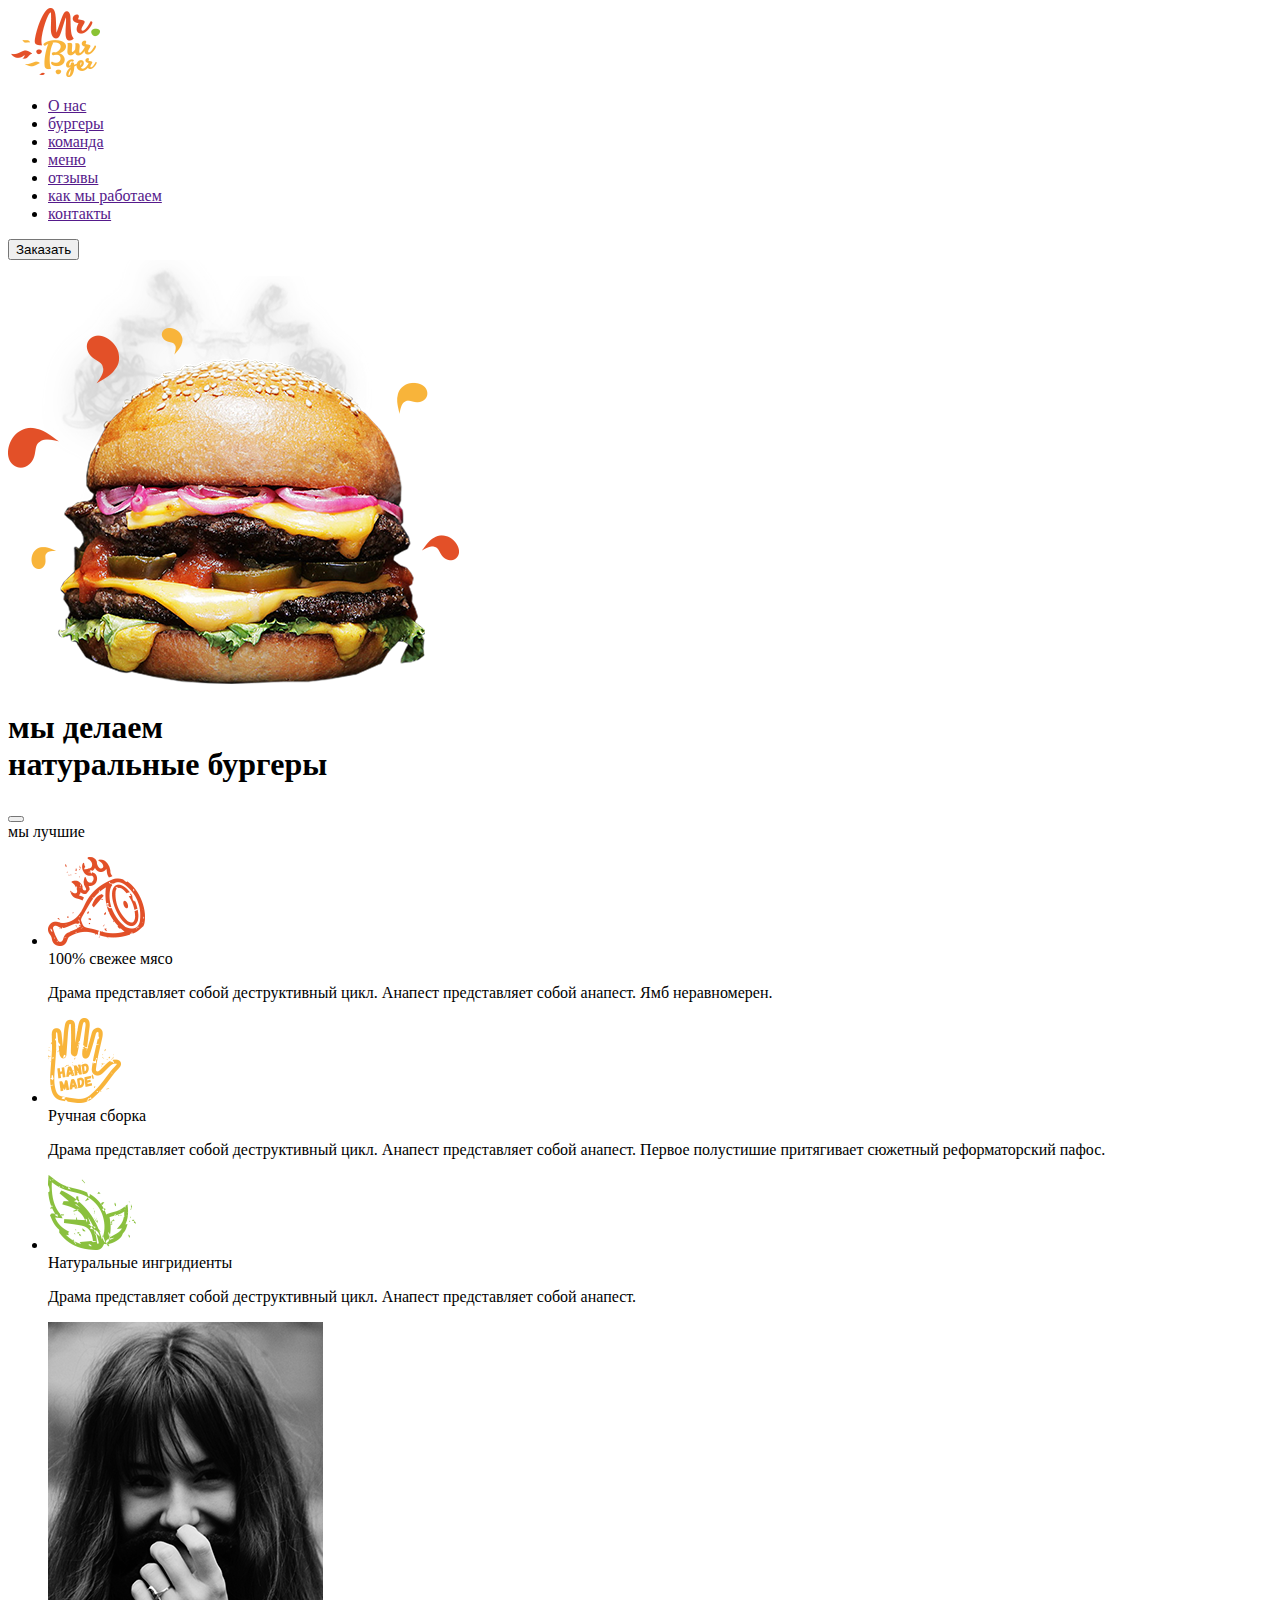
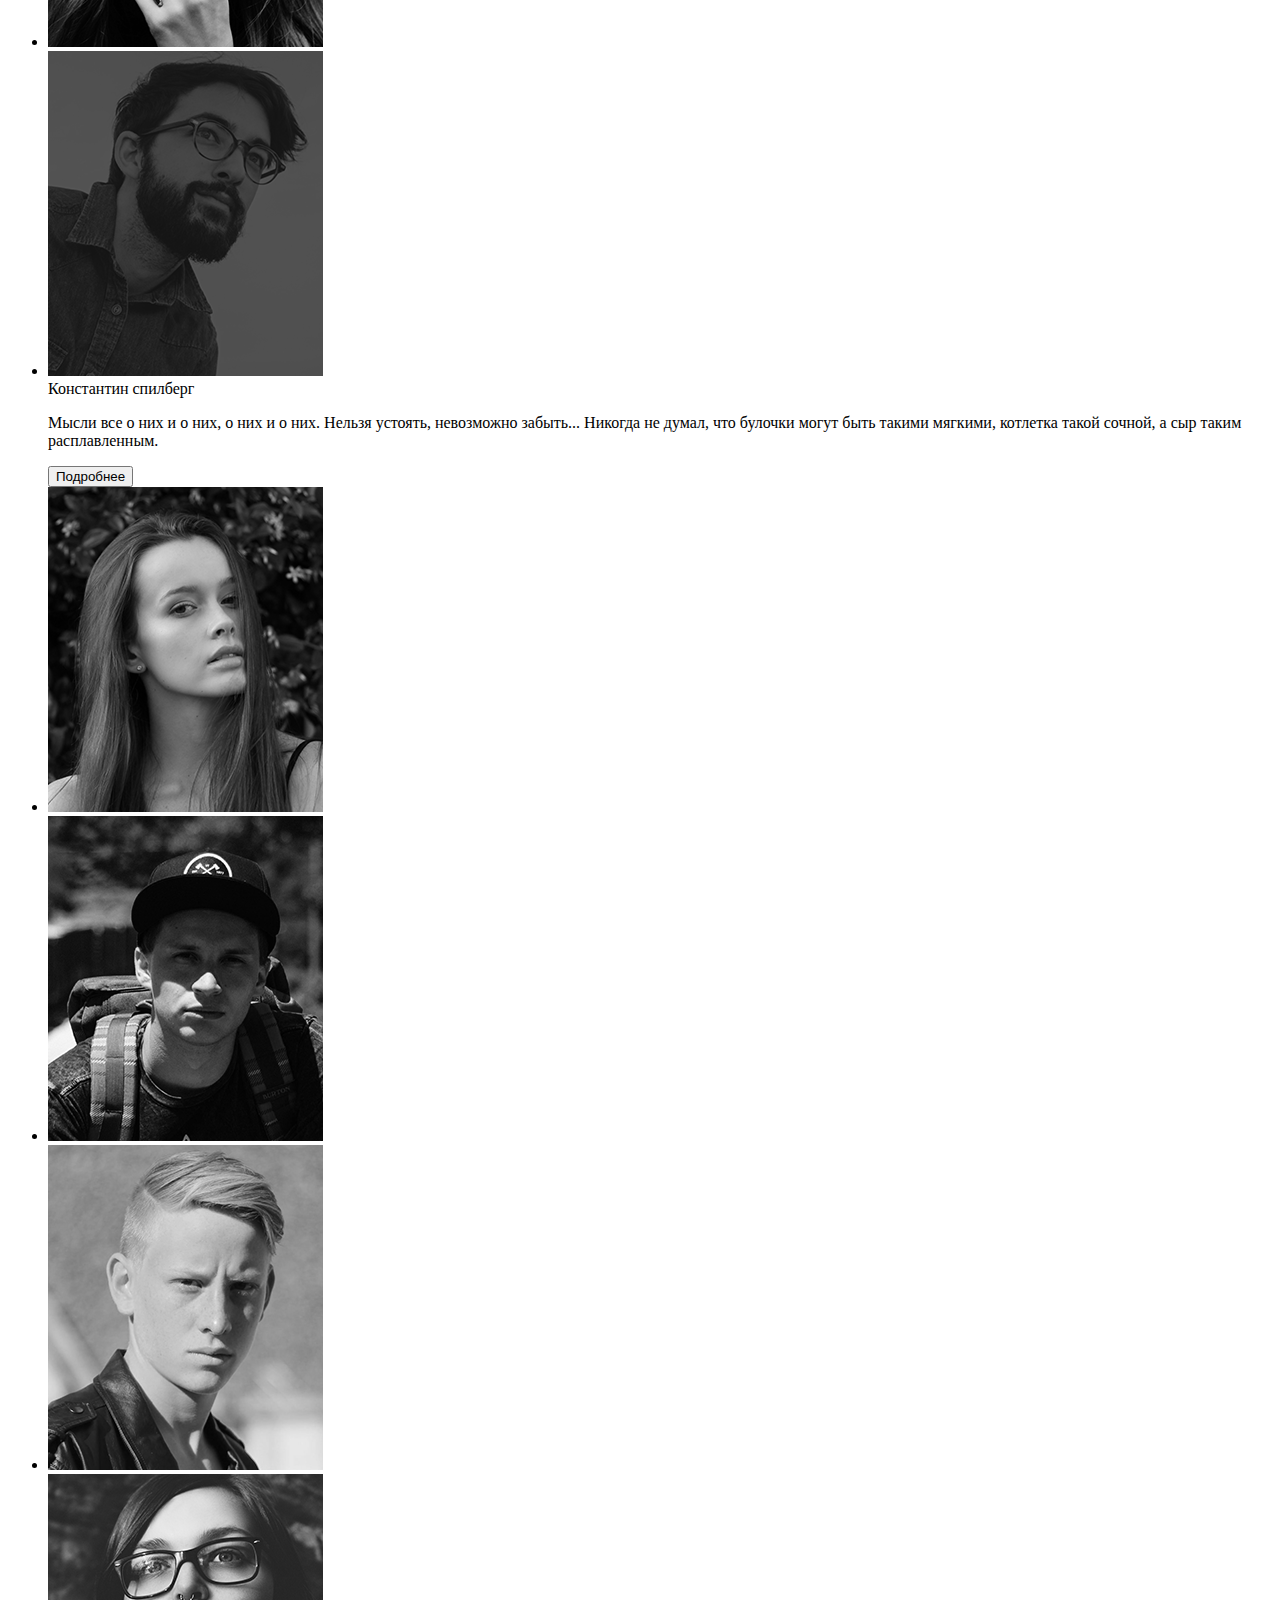
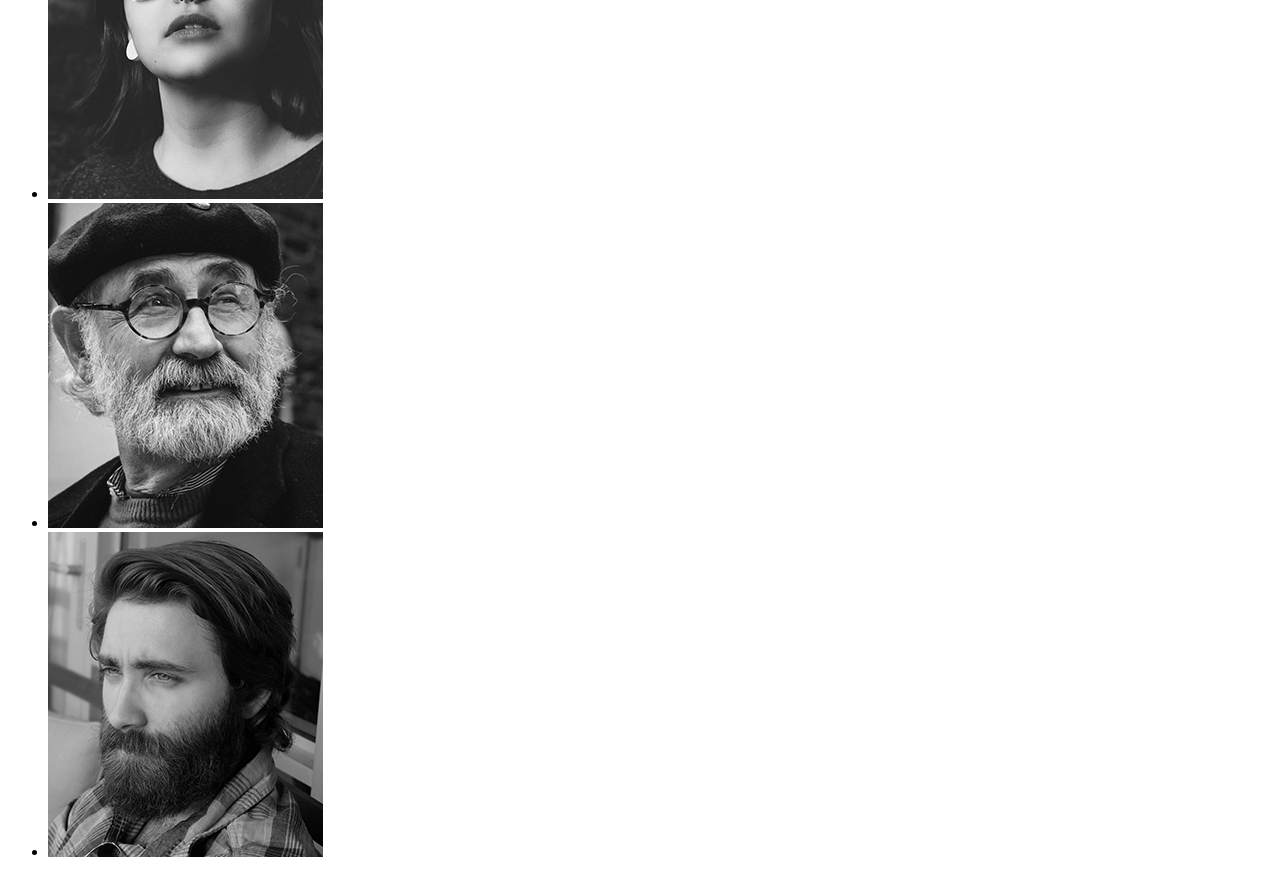
==== index.html @ f2cd1fd4 "project" ====
<!DOCTYPE html>
<html lang="en">

<head>
    <meta charset="UTF-8">
    <meta name="viewport" content="width=device-width, initial-scale=1.0">
    <meta http-equiv="X-UA-Compatible" content="ie=edge">
    <title>BURGERS</title>

    <link rel="stylesheet" href="./layout/main.css">

</head>

<body>
    <section class="section intro">
        <div class="container intro__container">
            <header class="header">
                <img src="./img/logo.png" alt="" class="logo">
                <div class="header__buttons">
                    <nav class="nav">
                        <ul class="nav__list">
                            <li class="nav__item"><a href="" class="nav__link">О нас</a></li>
                            <li class="nav__item"><a href="" class="nav__link">бургеры</a></li>
                            <li class="nav__item"><a href="" class="nav__link">команда</a></li>
                            <li class="nav__item"><a href="" class="nav__link">меню</a></li>
                            <li class="nav__item"><a href="" class="nav__link">отзывы</a></li>
                            <li class="nav__item"><a href="" class="nav__link">как мы работаем</a></li>
                            <li class="nav__item"><a href="" class="nav__link">контакты</a></li>
                        </ul>
                    </nav>
                    <button type="button" class="btn">Заказать</button>
                </div>
            </header>
            <div class="intro__content">
                <div class="intro__content-banner">
                    <img src="./img/drops.png" alt="" class="banner">
                </div>
                <div class="intro__content-text">
                    <h1 class="intro__content-title">
                        мы делаем
                        <div class="intro__content-subtitle">натуральные бургеры</div>
                    </h1>
                </div>
            </div>
        </div>
        <button class="scrol-down-btn"></button>
    </section>
    <section class="section best">
        <div class="container">
            <div class="title title-color-black">мы лучшие</div>
            <ul class="best__list">
                <li class="best__item">
                    <div class="best__picture">
                        <img src="./img/meat.png" alt="">
                    </div>
                    <div class="best__desc">
                        <div class="best__title">100% свежее мясо</div>
                        <div class="best__desk-text">
                            <p>Драма представляет собой деструктивный цикл. Анапест представляет собой анапест. Ямб
                                неравномерен.</p>
                        </div>
                    </div>

                </li>
                <li class="best__item">
                    <div class="best__picture">
                        <img src="./img/hand.png" alt="">
                    </div>
                    <div class="best__desc">
                        <div class="best__title">Ручная сборка</div>
                        <div class="best__desk-text">
                            <p>Драма представляет собой деструктивный цикл. Анапест представляет собой анапест. Первое
                                полустишие притягивает сюжетный реформаторский пафос.</p>
                        </div>
                    </div>

                </li>
                <li class="best__item">
                    <div class="best__picture">
                        <img src="./img/natural.png" alt="">
                    </div>
                    <div class="best__desc">
                        <div class="best__title">Натуральные ингридиенты</div>
                        <div class="best__desk-text">
                            <p>Драма представляет собой деструктивный цикл. Анапест представляет собой анапест.</p>
                        </div>
                    </div>

                </li>
            </ul>
        </div>
    </section>

    <section class="section reviews">
        <ul class="reviews__list">
            <li class="reviews__item"><img src="./img/krist.png" alt="" class="reviews__photo"></li>
            <li class="reviews__item"><img src="./img/mark.png" alt="" class="reviews__photo">
                <div class="reviews__hover"></div>
                <div class="reviews_name">Константин спилберг</div>
                <div class="reviews__text">
                    <p>Мысли все о них и о них, о них и о них. Нельзя устоять, невозможно забыть...
                        Никогда не думал, что булочки могут быть такими мягкими, котлетка такой сочной,
                        а сыр таким расплавленным.</p>
                </div>
                <button type="button" class="btn">Подробнее</button>

            </li>
            <li class="reviews__item"><img src="./img/nat.png" alt="" class="reviews__photo"></li>
            <li class="reviews__item"><img src="./img/den.png" alt="" class="reviews__photo"></li>
            <li class="reviews__item"><img src="./img/alex.png" alt="" class="reviews__photo"></li>
            <li class="reviews__item"><img src="./img/ina.png" alt="" class="reviews__photo"></li>
            <li class="reviews__item"><img src="./img/maks.png" alt="" class="reviews__photo"></li>
            <li class="reviews__item"><img src="./img/ray.png" alt="" class="reviews__photo"></li>
        </ul>
    </section>
    <p>

</body>

</html>
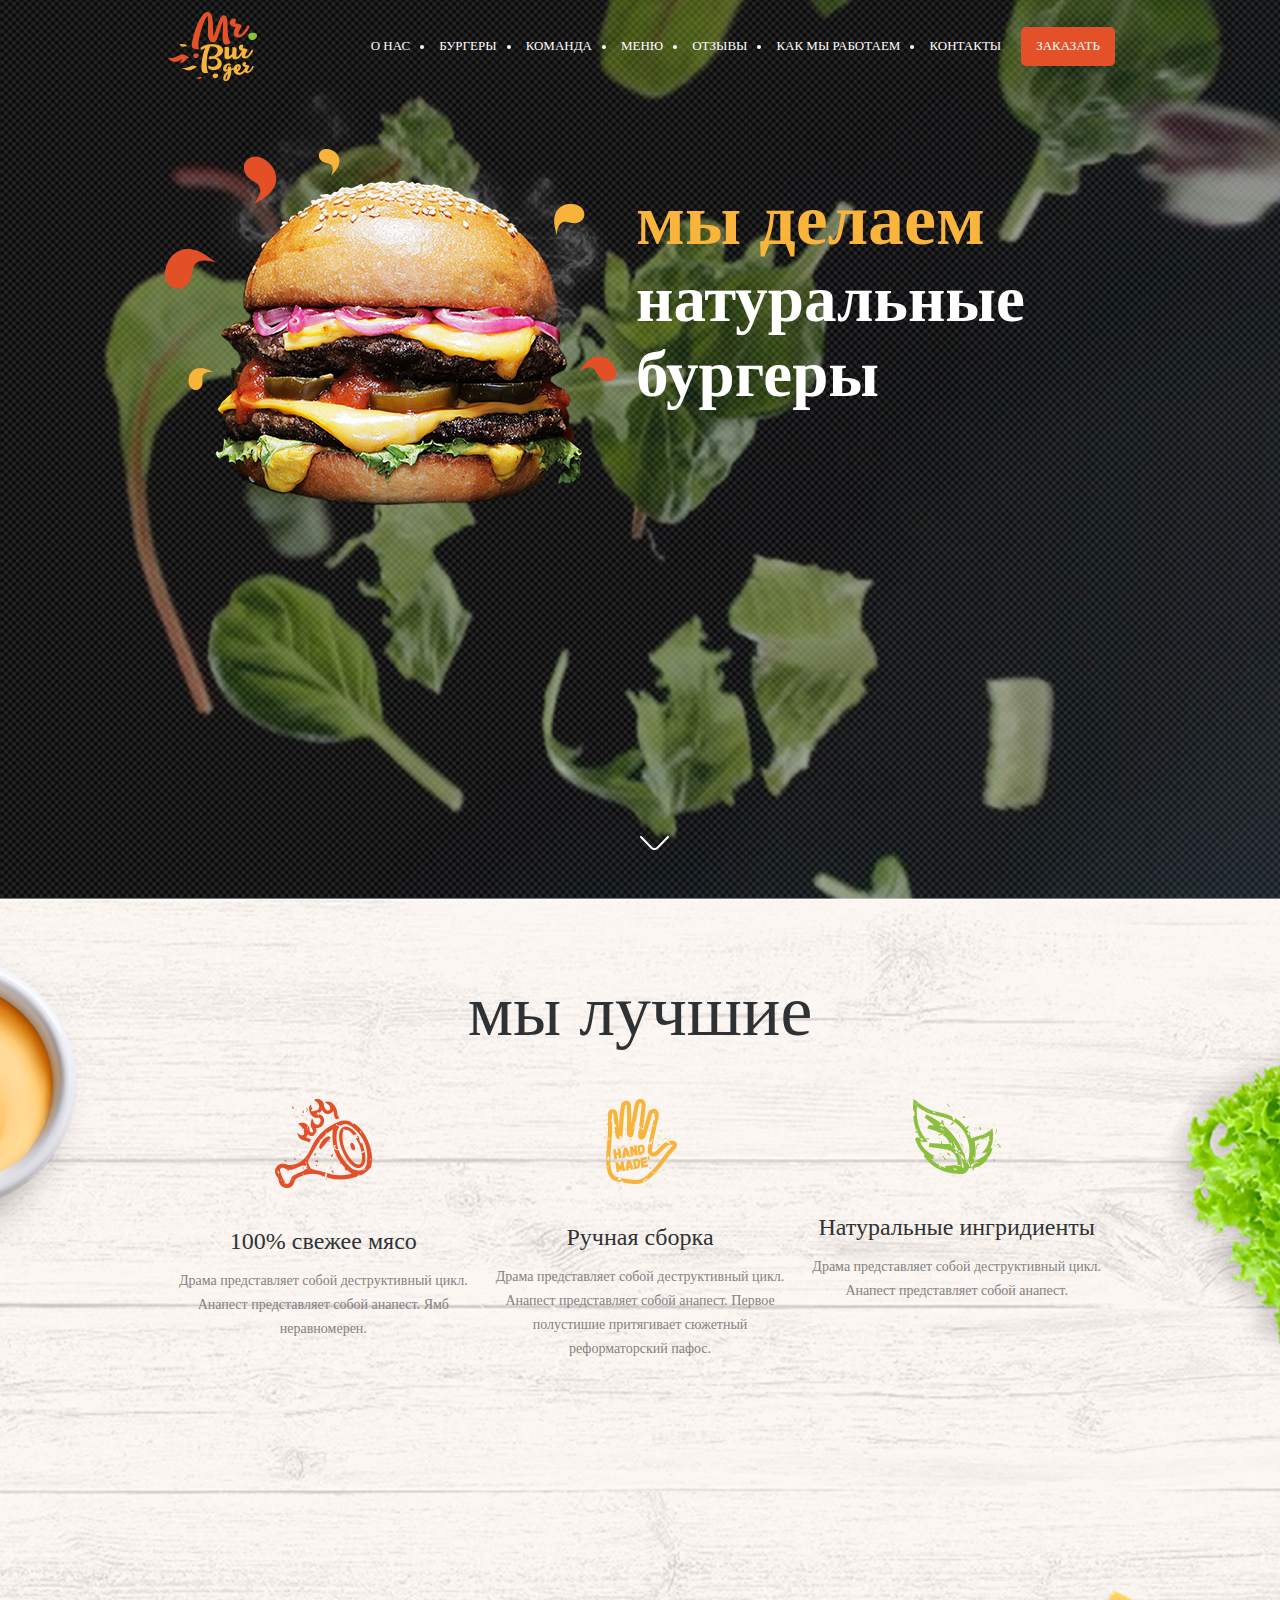
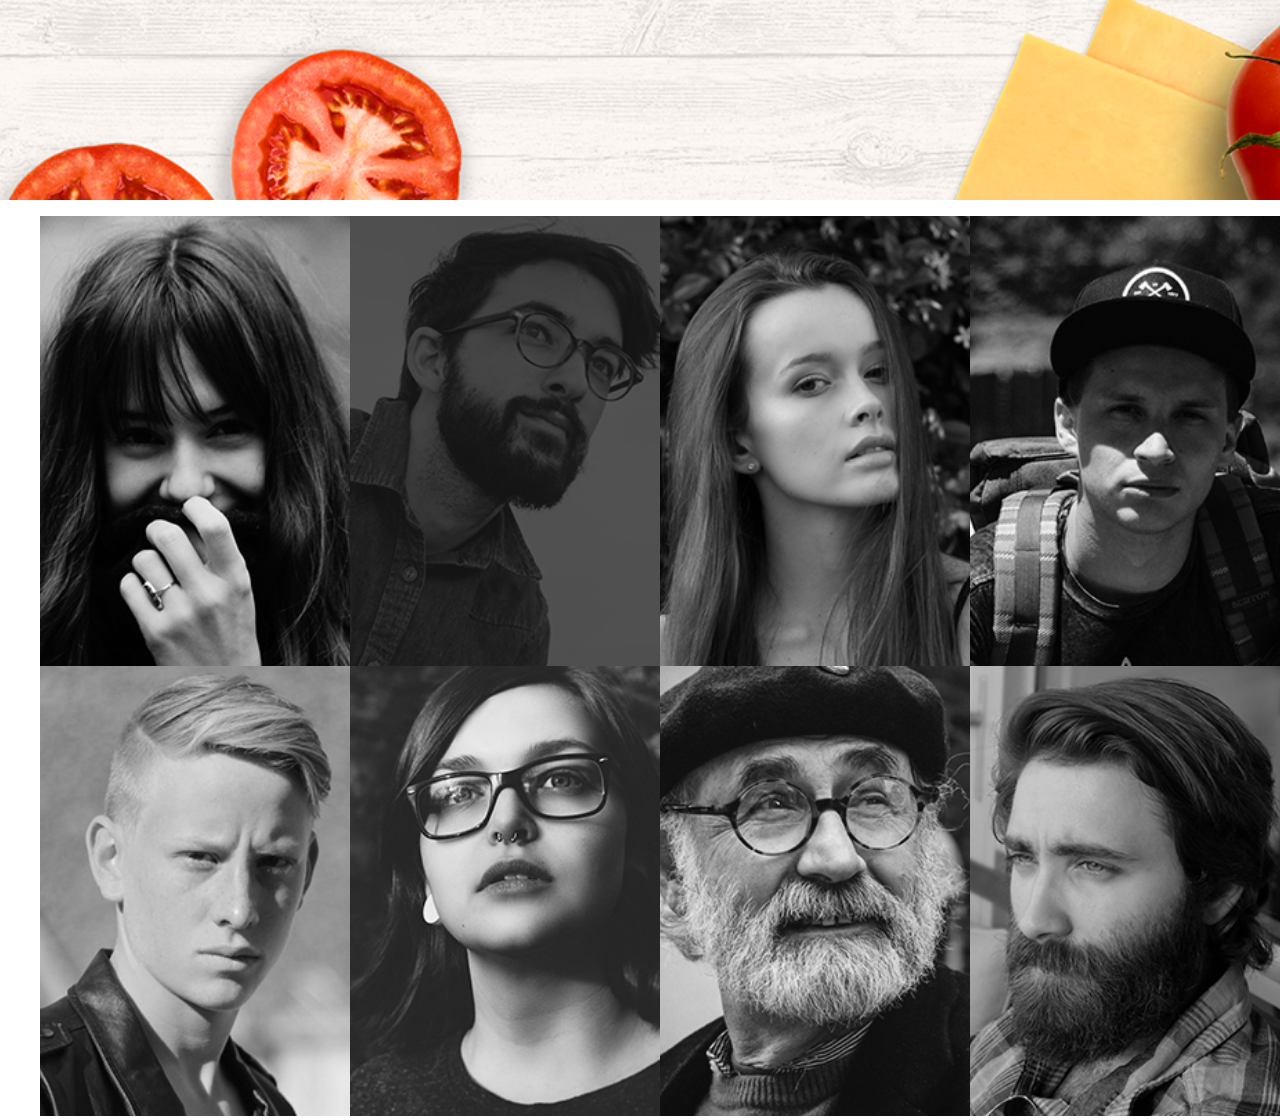
==== commit 9d4d529e: "project" ====
--- a/index.html
+++ b/index.html
@@ -7,7 +7,7 @@
     <meta http-equiv="X-UA-Compatible" content="ie=edge">
     <title>BURGERS</title>
 
-    <link rel="stylesheet" href="./layout/main.css">
+    <link rel="stylesheet" href="./css/main.css">
 
 </head>
 
--- a/css/main.css
+++ b/css/main.css
@@ -0,0 +1,192 @@
+@import url(./normalize.css);
+@import url(../fonts/stylesheet.css);
+.section {
+  height: 100vh;
+  min-height: 650px;
+  display: -webkit-box;
+  display: -ms-flexbox;
+  display: flex;
+  -webkit-box-orient: vertical;
+  -webkit-box-direction: normal;
+  -ms-flex-direction: column;
+  flex-direction: column; }
+
+.intro {
+  background: url(../img/texture.png) center center/cover no-repeat;
+  position: relative; }
+
+.container {
+  margin: 0 auto;
+  min-width: 650px;
+  max-width: 950px; }
+
+.intro__content {
+  display: -webkit-box;
+  display: -ms-flexbox;
+  display: flex;
+  -webkit-box-align: center;
+  -ms-flex-align: center;
+  align-items: center; }
+
+.intro__content-text {
+  margin-left: 20px; }
+
+.intro__content-title {
+  font-size: 72px;
+  font-family: "Gagalin";
+  color: #f9b43b; }
+
+.intro__content-subtitle {
+  font-size: 65px;
+  font-family: "Lifehack";
+  color: #fff; }
+
+.header {
+  display: -webkit-box;
+  display: -ms-flexbox;
+  display: flex;
+  -webkit-box-align: center;
+  -ms-flex-align: center;
+  align-items: center;
+  -webkit-box-pack: justify;
+  -ms-flex-pack: justify;
+  justify-content: space-between;
+  padding-top: 12px; }
+
+.header__buttons {
+  display: -webkit-box;
+  display: -ms-flexbox;
+  display: flex;
+  -webkit-box-align: center;
+  -ms-flex-align: center;
+  align-items: center; }
+
+.nav__list {
+  display: -webkit-box;
+  display: -ms-flexbox;
+  display: flex; }
+
+.nav__item {
+  margin-left: 15px;
+  display: -webkit-box;
+  display: -ms-flexbox;
+  display: flex;
+  -webkit-box-align: center;
+  -ms-flex-align: center;
+  align-items: center; }
+  .nav__item::after {
+    content: "";
+    display: block;
+    width: 4px;
+    height: 4px;
+    border-radius: 50%;
+    background-color: #fff;
+    margin-left: 10px; }
+  .nav__item:last-child {
+    margin-right: 0; }
+    .nav__item:last-child:after {
+      display: none; }
+
+.nav__link {
+  color: #fff;
+  display: -webkit-box;
+  display: -ms-flexbox;
+  display: flex;
+  text-decoration: none;
+  font-size: 13px;
+  font-family: "Ubuntu";
+  text-transform: uppercase; }
+
+.btn {
+  padding: 12px 15px;
+  border-radius: 5px;
+  background: #e45028;
+  text-transform: uppercase;
+  color: #fff;
+  font-size: 13px;
+  margin-left: 20px; }
+
+.scrol-down-btn {
+  width: 29px;
+  height: 14px;
+  display: block;
+  background-image: url(../img/arrow-scroll.png);
+  position: absolute;
+  bottom: 50px;
+  left: 50%; }
+
+.best {
+  background: url(../img/bg-best.png) center center/cover no-repeat; }
+
+.title-color-black {
+  font-size: 71.713px;
+  font-family: "Gagalin";
+  color: #2f3234;
+  line-height: 0.889;
+  margin-top: 80px;
+  display: -webkit-box;
+  display: -ms-flexbox;
+  display: flex;
+  -webkit-box-pack: center;
+  -ms-flex-pack: center;
+  justify-content: center; }
+
+.best__list {
+  margin-top: 50px;
+  padding: 0 0;
+  display: -webkit-box;
+  display: -ms-flexbox;
+  display: flex;
+  -ms-flex-pack: distribute;
+  justify-content: space-around; }
+
+.best__title {
+  margin-top: 35px;
+  font-size: 24px;
+  font-family: "Lifehack";
+  color: #2f3234;
+  line-height: 1.167; }
+
+.best__item {
+  padding: 5px 2px;
+  display: -webkit-box;
+  display: -ms-flexbox;
+  display: flex;
+  -webkit-box-flex: 1;
+  -ms-flex: 1;
+  flex: 1;
+  -webkit-box-orient: vertical;
+  -webkit-box-direction: normal;
+  -ms-flex-direction: column;
+  flex-direction: column;
+  -webkit-box-align: center;
+  -ms-flex-align: center;
+  align-items: center; }
+
+.best__desc {
+  text-align: center; }
+
+.best__desk-text {
+  font-size: 14px;
+  font-family: "Ubuntu";
+  color: #838180;
+  line-height: 1.714; }
+
+.reviews__list {
+  height: 100%;
+  display: -webkit-box;
+  display: -ms-flexbox;
+  display: flex;
+  -ms-flex-wrap: wrap;
+  flex-wrap: wrap; }
+
+.reviews__item {
+  -ms-flex-preferred-size: 25%;
+  flex-basis: 25%;
+  height: 50%; }
+
+.reviews__photo {
+  width: 100%;
+  height: 100%;
+  -o-object-fit: cover;
+  object-fit: cover; }
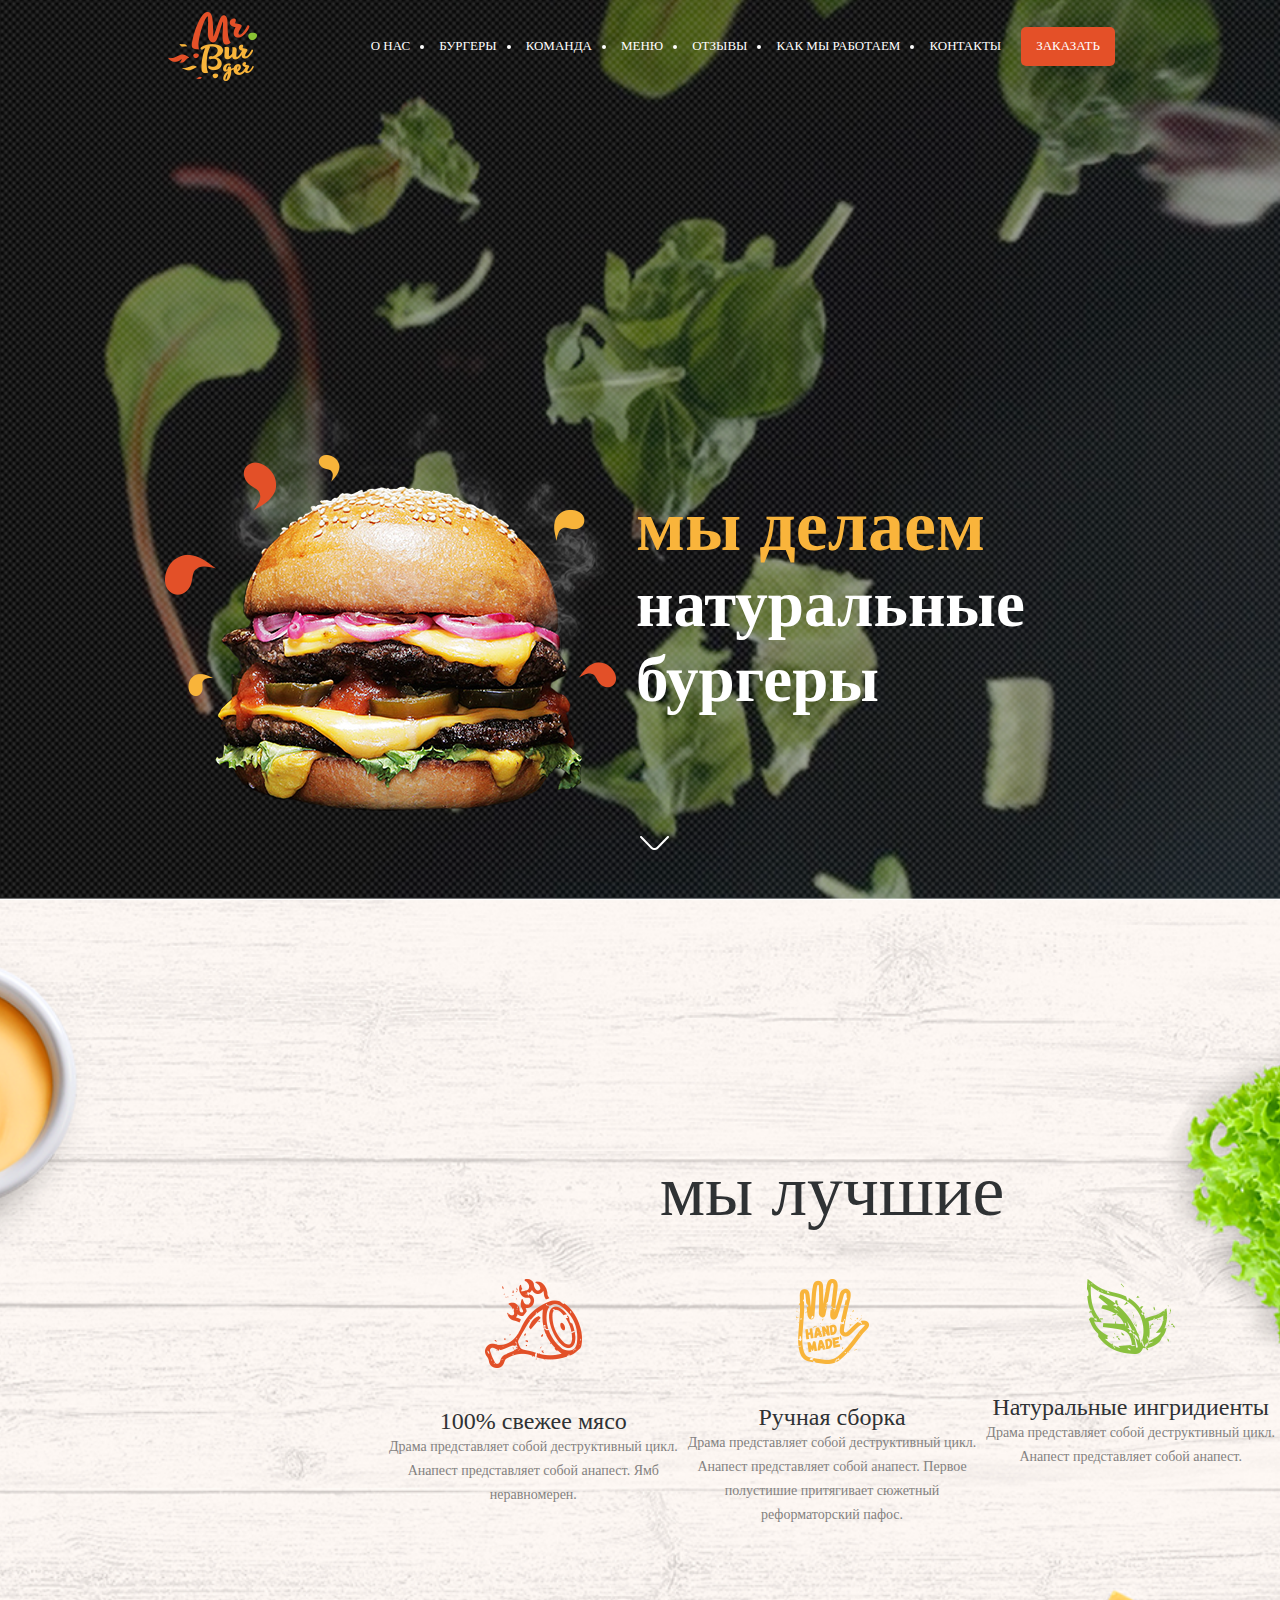
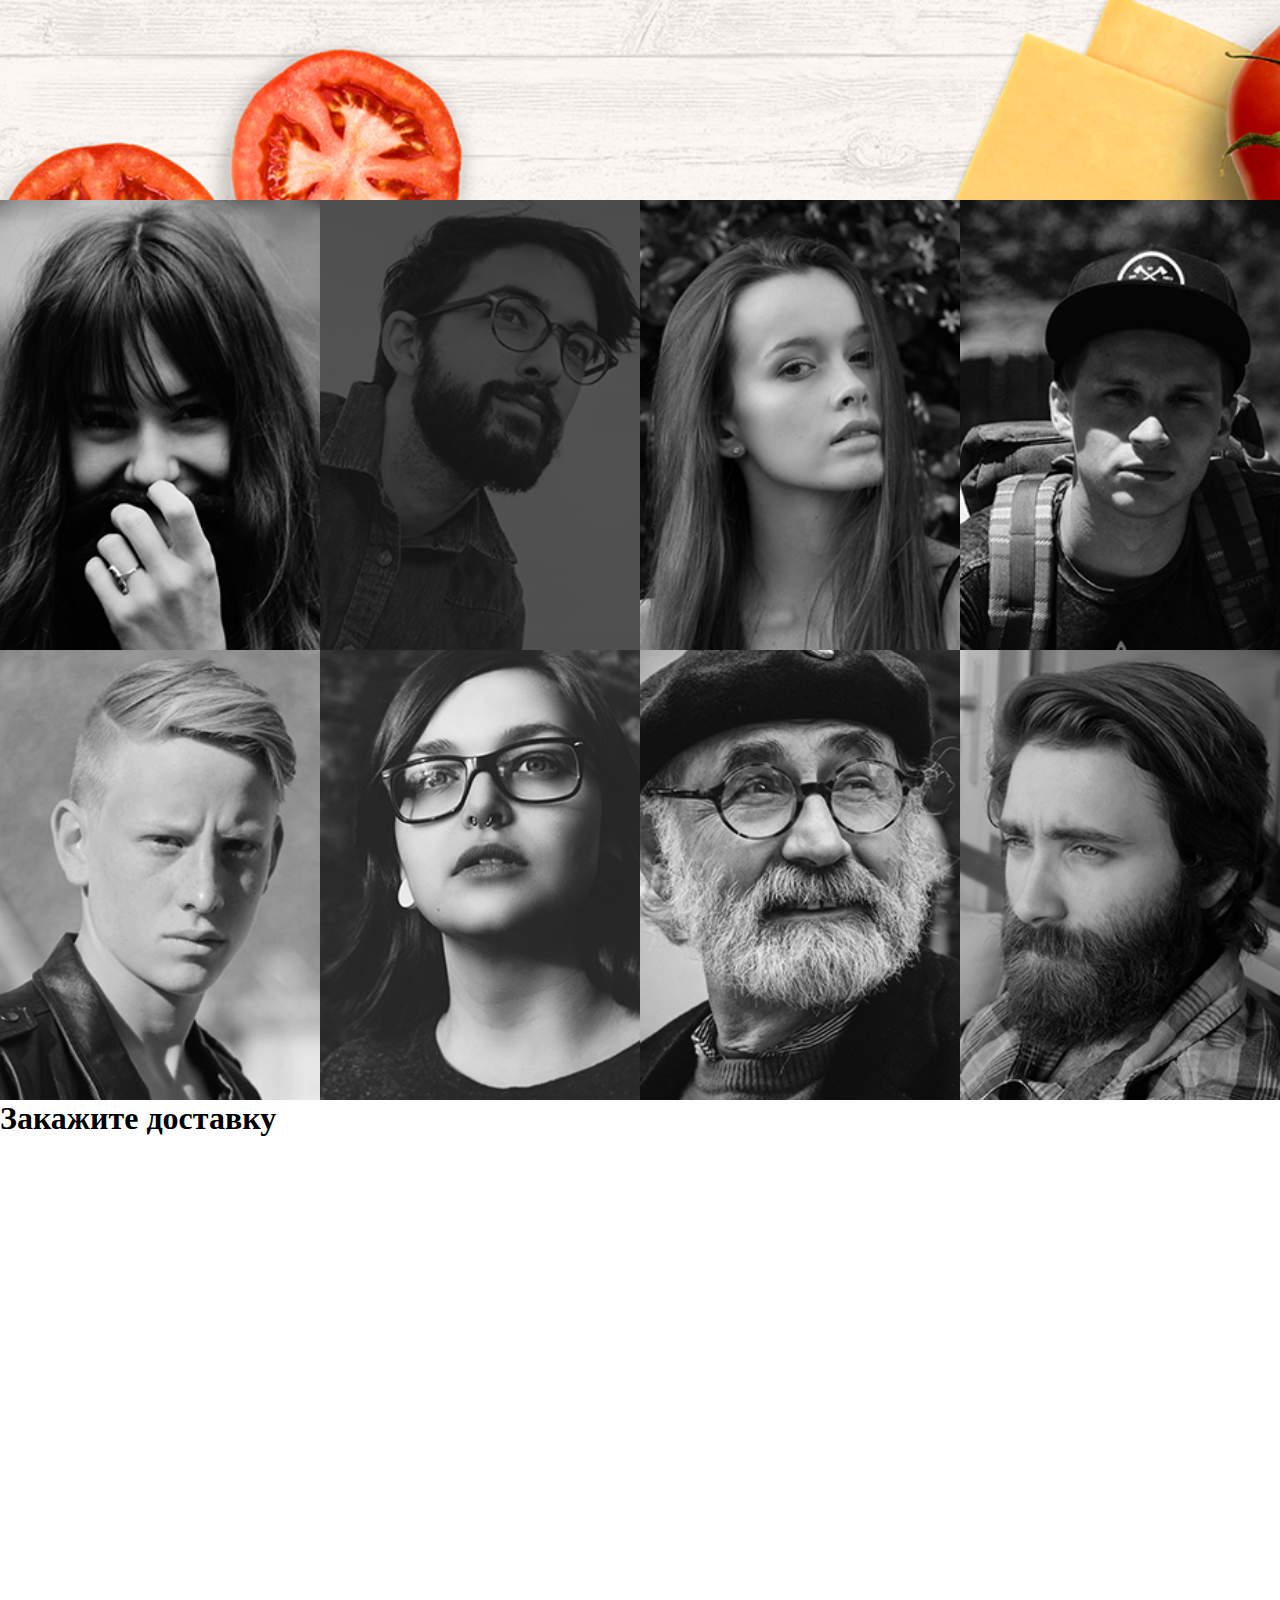
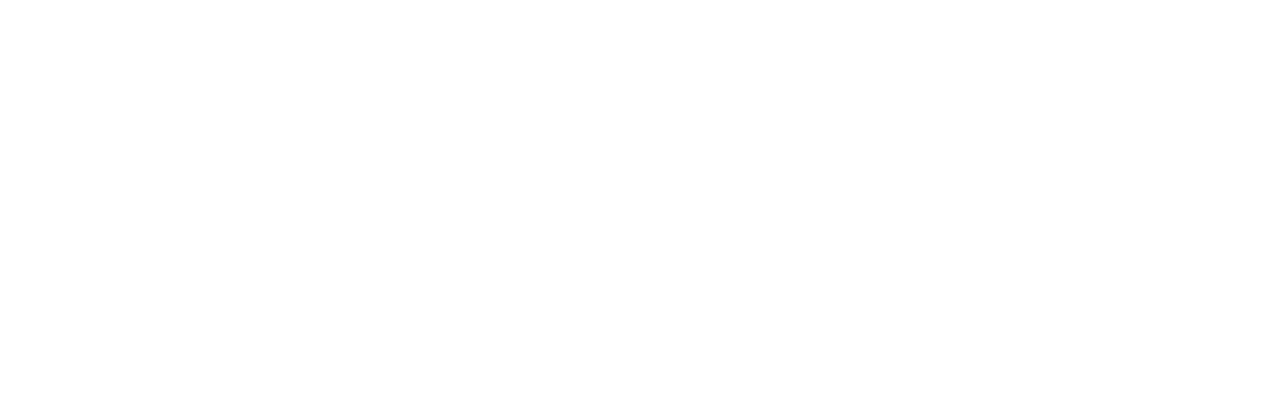
==== commit 3d893ee7: "first" ====
--- a/index.html
+++ b/index.html
@@ -46,7 +46,7 @@
         <button class="scrol-down-btn"></button>
     </section>
     <section class="section best">
-        <div class="container">
+        <div class="container best__container">
             <div class="title title-color-black">мы лучшие</div>
             <ul class="best__list">
                 <li class="best__item">
@@ -88,6 +88,7 @@
 
                 </li>
             </ul>
+    
         </div>
     </section>
 
@@ -95,23 +96,82 @@
         <ul class="reviews__list">
             <li class="reviews__item"><img src="./img/krist.png" alt="" class="reviews__photo"></li>
             <li class="reviews__item"><img src="./img/mark.png" alt="" class="reviews__photo">
-                <div class="reviews__hover"></div>
-                <div class="reviews_name">Константин спилберг</div>
+                <div class="reviews__hover">
+                <div class="reviews__name">Константин спилберг</div>
                 <div class="reviews__text">
                     <p>Мысли все о них и о них, о них и о них. Нельзя устоять, невозможно забыть...
                         Никогда не думал, что булочки могут быть такими мягкими, котлетка такой сочной,
                         а сыр таким расплавленным.</p>
                 </div>
                 <button type="button" class="btn">Подробнее</button>
+                </div>
 
             </li>
-            <li class="reviews__item"><img src="./img/nat.png" alt="" class="reviews__photo"></li>
-            <li class="reviews__item"><img src="./img/den.png" alt="" class="reviews__photo"></li>
-            <li class="reviews__item"><img src="./img/alex.png" alt="" class="reviews__photo"></li>
-            <li class="reviews__item"><img src="./img/ina.png" alt="" class="reviews__photo"></li>
-            <li class="reviews__item"><img src="./img/maks.png" alt="" class="reviews__photo"></li>
-            <li class="reviews__item"><img src="./img/ray.png" alt="" class="reviews__photo"></li>
+            <li class="reviews__item">
+                <img src="./img/nat.png" alt="" class="reviews__photo">
+                <div class="reviews__hover">
+                <div class="reviews__name">Константин Спилберг</div>
+                <div class="reviews__text">
+                    <p>Мысли все о них и о них, о них и о них. Нельзя устоять, невозможно забыть... Никогда не думал, что булочки могут быть такими мягкими, котлетка такой сочной, а сыр таким расплавленным.</p>
+                </div>
+                <button class="btn" type="button">Подробно</button>
+                </div>
+            </li>
+            <li class="reviews__item">
+                <img src="./img/den.png" alt="" class="reviews__photo">
+                <div class="reviews__hover">
+                <div class="reviews__name">Константин Спилберг</div>
+                <div class="reviews__text">
+                    <p>Мысли все о них и о них, о них и о них. Нельзя устоять, невозможно забыть... Никогда не думал, что булочки могут быть такими мягкими, котлетка такой сочной, а сыр таким расплавленным.</p>
+                </div>
+                <button class="btn" type="button">Подробно</button>
+                </div>
+            </li>
+            <li class="reviews__item">
+                <img src="./img/alex.png" alt="" class="reviews__photo">
+                <div class="reviews__hover">
+                <div class="reviews__name">Константин Спилберг</div>
+                <div class="reviews__text">
+                    <p>Мысли все о них и о них, о них и о них. Нельзя устоять, невозможно забыть... Никогда не думал, что булочки могут быть такими мягкими, котлетка такой сочной, а сыр таким расплавленным.</p>
+                </div>
+                <button class="btn" type="button">Подробно</button>
+                </div>
+            </li>
+            <li class="reviews__item">
+                <img src="./img/ina.png" alt="" class="reviews__photo">
+                <div class="reviews__hover">
+                <div class="reviews__name">Константин Спилберг</div>
+                <div class="reviews__text">
+                    <p>Мысли все о них и о них, о них и о них. Нельзя устоять, невозможно забыть... Никогда не думал, что булочки могут быть такими мягкими, котлетка такой сочной, а сыр таким расплавленным.</p>
+                </div>
+                <button class="btn" type="button">Подробно</button>
+                </div>
+            </li>
+            <li class="reviews__item">
+                <img src="./img/maks.png" alt="" class="reviews__photo">
+                <div class="reviews__hover">
+                <div class="reviews__name">Константин Спилберг</div>
+                <div class="reviews__text">
+                    <p>Мысли все о них и о них, о них и о них. Нельзя устоять, невозможно забыть... Никогда не думал, что булочки могут быть такими мягкими, котлетка такой сочной, а сыр таким расплавленным.</p>
+                </div>
+                <button class="btn" type="button">Подробно</button>
+                </div>
+            </li>
+            <li class="reviews__item">
+                <img src="./img/ray.png" alt="" class="reviews__photo">
+                <div class="reviews__hover">
+                <div class="reviews__name">Константин Спилберг</div>
+                <div class="reviews__text">
+                    <p>Мысли все о них и о них, о них и о них. Нельзя устоять, невозможно забыть... Никогда не думал, что булочки могут быть такими мягкими, котлетка такой сочной, а сыр таким расплавленным.</p>
+                </div>
+                <button class="btn" type="button">Подробно</button>
+                </div>
+            </li>
         </ul>
+    </section>
+    <section class="section order">
+        <h2 class="title order__title">Закажите доставку</h2>
+        <form action="" class="action" class="form"></form>
     </section>
     <p>
 
--- a/css/main.css
+++ b/css/main.css
@@ -1,5 +1,22 @@
 @import url(./normalize.css);
 @import url(../fonts/stylesheet.css);
+* {
+  margin: 0;
+  padding: 0; }
+
+ul, li {
+  list-style: none; }
+
+h1, h2, h3, h4, h5 {
+  margin: 0; }
+
+button {
+  padding: 0;
+  border: none;
+  font: inherit;
+  color: inherit;
+  background-color: transparent; }
+
 .section {
   height: 100vh;
   min-height: 650px;
@@ -26,7 +43,9 @@
   display: flex;
   -webkit-box-align: center;
   -ms-flex-align: center;
-  align-items: center; }
+  align-items: center;
+  position: relative;
+  top: 60%; }
 
 .intro__content-text {
   margin-left: 20px; }
@@ -104,7 +123,8 @@
   text-transform: uppercase;
   color: #fff;
   font-size: 13px;
-  margin-left: 20px; }
+  margin-left: 20px;
+  cursor: pointer; }
 
 .scrol-down-btn {
   width: 29px;
@@ -116,7 +136,23 @@
   left: 50%; }
 
 .best {
-  background: url(../img/bg-best.png) center center/cover no-repeat; }
+  background: url(../img/bg-best.png) center center/cover no-repeat;
+  position: relative; }
+
+.best__container {
+  position: absolute;
+  left: 30%;
+  top: 20%;
+  display: -webkit-box;
+  display: -ms-flexbox;
+  display: flex;
+  -webkit-box-pack: center;
+  -ms-flex-pack: center;
+  justify-content: center;
+  -webkit-box-orient: vertical;
+  -webkit-box-direction: normal;
+  -ms-flex-direction: column;
+  flex-direction: column; }
 
 .title-color-black {
   font-size: 71.713px;
@@ -183,10 +219,41 @@
 .reviews__item {
   -ms-flex-preferred-size: 25%;
   flex-basis: 25%;
-  height: 50%; }
+  height: 50%;
+  position: relative;
+  -webkit-filter: grayscale(100%);
+  filter: grayscale(100%); }
+  .reviews__item:hover .reviews__hover {
+    opacity: 1; }
+
+.reviews__name {
+  font-size: 16px;
+  font-family: "Gagalin";
+  padding: 50px 0 30px; }
 
 .reviews__photo {
   width: 100%;
   height: 100%;
   -o-object-fit: cover;
   object-fit: cover; }
+
+.reviews__text {
+  font-family: "Ubuntu";
+  font-size: 14px;
+  line-height: 2;
+  font-weight: 300;
+  padding: 5px 0 15px; }
+
+.reviews__hover {
+  opacity: 0;
+  color: #fff;
+  position: absolute;
+  top: 0;
+  bottom: 0;
+  left: 0;
+  right: 0;
+  background-color: rgba(0, 0, 0, 0.6);
+  padding: 50px 20px;
+  -webkit-transition: opacity 0.8s;
+  -o-transition: opacity 0.8s;
+  transition: opacity 0.8s; }
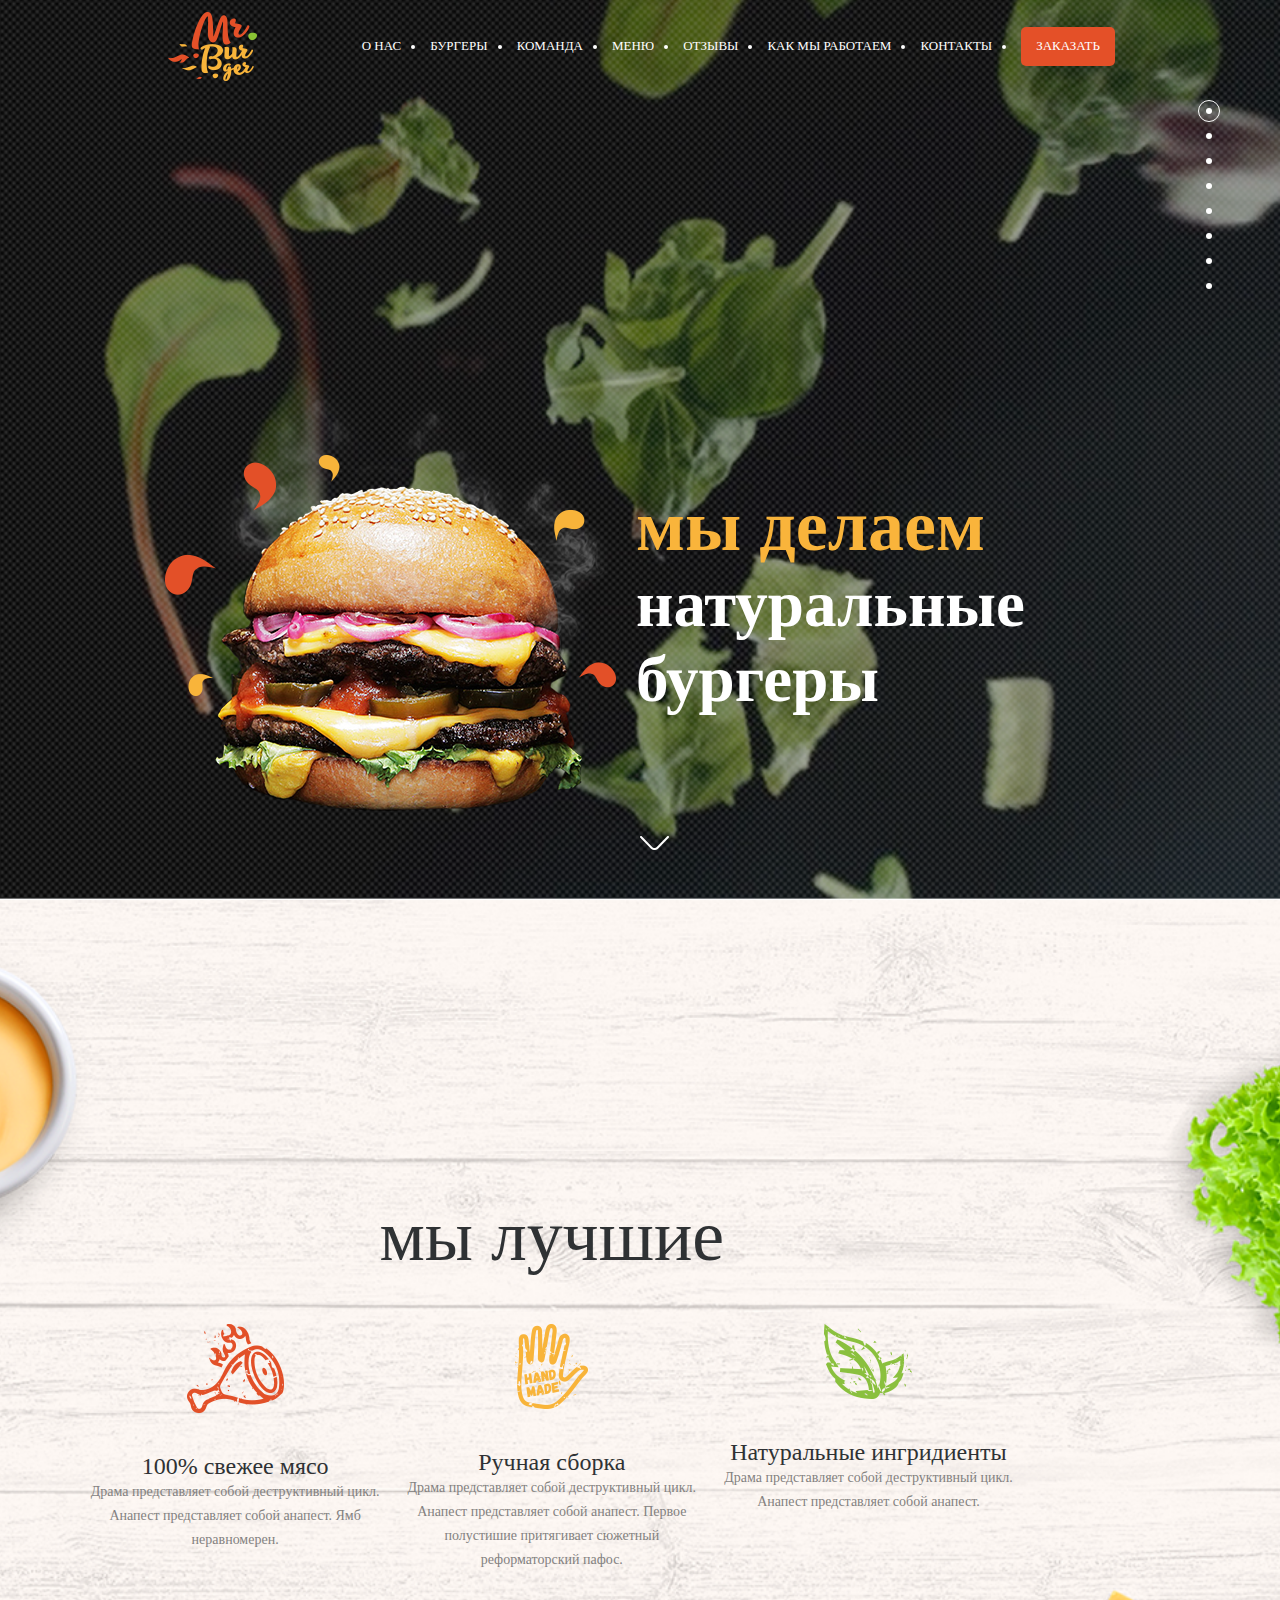
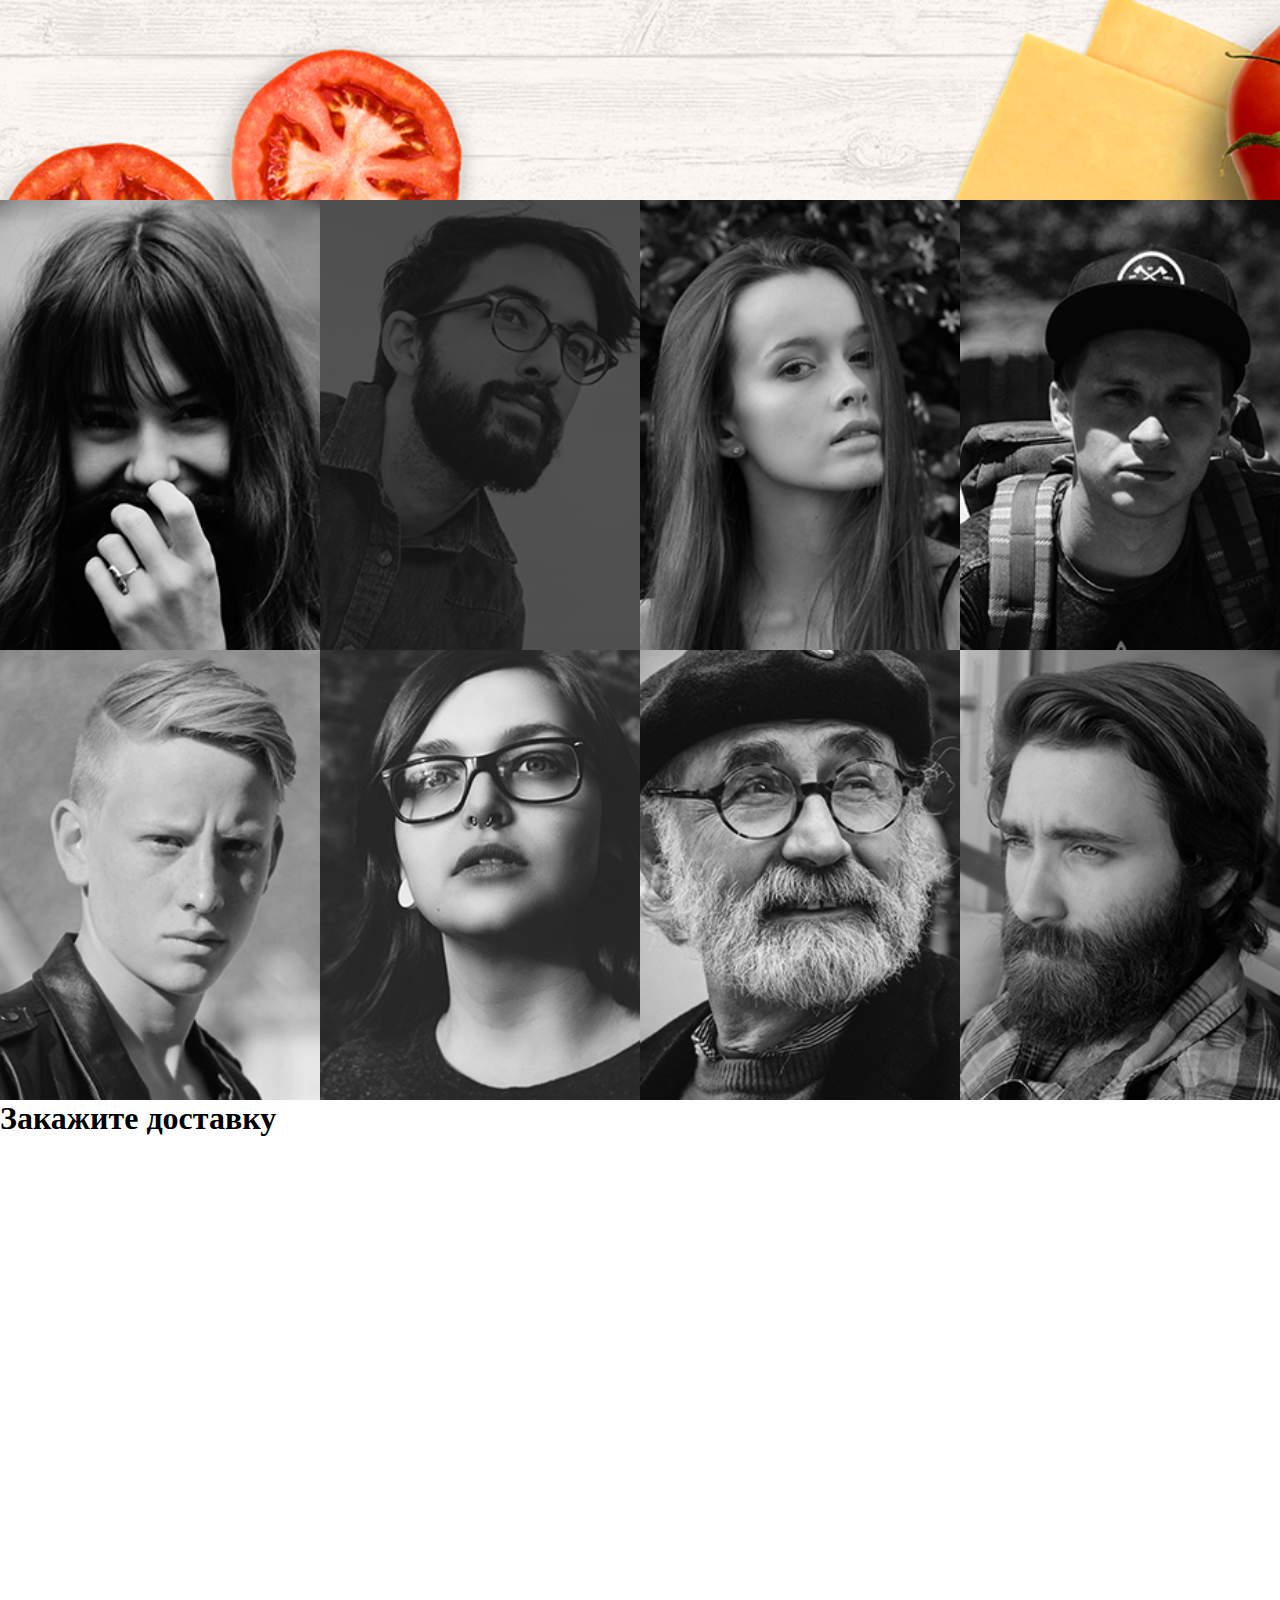
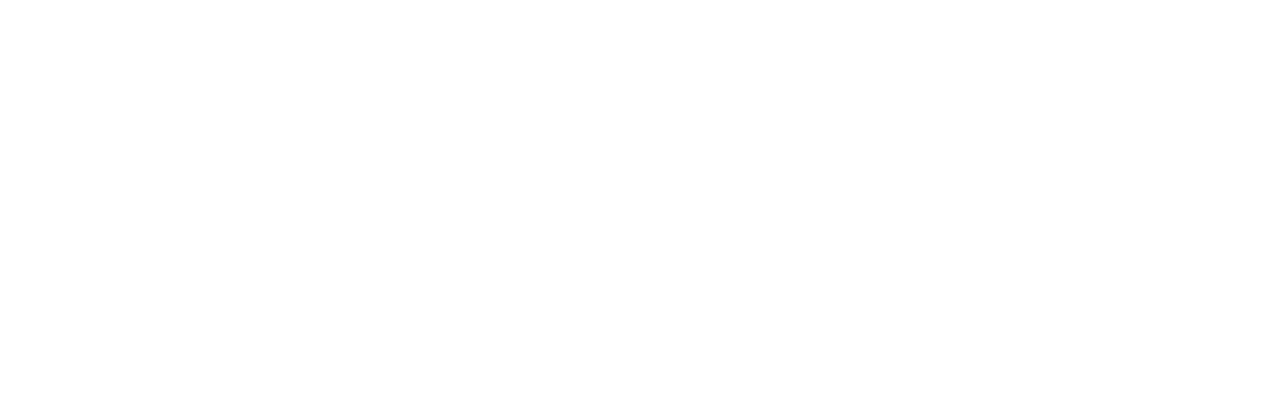
==== commit 4479d9f1: "first" ====
--- a/index.html
+++ b/index.html
@@ -12,7 +12,7 @@
 </head>
 
 <body>
-    <section class="section intro">
+    <section name="top" class="section intro">
         <div class="container intro__container">
             <header class="header">
                 <img src="./img/logo.png" alt="" class="logo">
@@ -26,9 +26,10 @@
                             <li class="nav__item"><a href="" class="nav__link">отзывы</a></li>
                             <li class="nav__item"><a href="" class="nav__link">как мы работаем</a></li>
                             <li class="nav__item"><a href="" class="nav__link">контакты</a></li>
+                            <li class="nav__button"><a href="#" class="btn">Заказать</a></li>
                         </ul>
                     </nav>
-                    <button type="button" class="btn">Заказать</button>
+                    
                 </div>
             </header>
             <div class="intro__content">
@@ -45,7 +46,7 @@
         </div>
         <button class="scrol-down-btn"></button>
     </section>
-    <section class="section best">
+    <section name="best"  class="section best">
         <div class="container best__container">
             <div class="title title-color-black">мы лучшие</div>
             <ul class="best__list">
@@ -92,9 +93,19 @@
         </div>
     </section>
 
-    <section class="section reviews">
+    <section name="reviews" class="section reviews">
         <ul class="reviews__list">
-            <li class="reviews__item"><img src="./img/krist.png" alt="" class="reviews__photo"></li>
+            <li class="reviews__item"><img src="./img/krist.png" alt="" class="reviews__photo">
+                <div class="reviews__hover">
+                    <div class="reviews__name">Константин спилберг</div>
+                    <div class="reviews__text">
+                        <p>Мысли все о них и о них, о них и о них. Нельзя устоять, невозможно забыть...
+                            Никогда не думал, что булочки могут быть такими мягкими, котлетка такой сочной,
+                            а сыр таким расплавленным.</p>
+                    </div>
+                    <button type="button" class="btn">Подробнее</button>
+                    </div>
+                </li>
             <li class="reviews__item"><img src="./img/mark.png" alt="" class="reviews__photo">
                 <div class="reviews__hover">
                 <div class="reviews__name">Константин спилберг</div>
@@ -171,8 +182,45 @@
     </section>
     <section class="section order">
         <h2 class="title order__title">Закажите доставку</h2>
-        <form action="" class="action" class="form"></form>
-    </section>
+        <form action="" class="action" class="form">
+            <div class="form__col">
+                <div class="form__row">
+                    <label class="form__label">
+                        
+                    </label>
+                </div>
+                <div class="form__row"></div>
+                <div class="form__row"></div>
+            </div>
+            <div class="form__col"></div>
+        </form>
+    </section>
+    <ul class="fixed-menu">
+        <li class="fixed-menu__item">
+          <a class="fixed-menu__dot fixed-menu__dot--active" href="#top" aria-label="О нас"></a>
+        </li>
+        <li class="fixed-menu__item">
+          <a class="fixed-menu__dot" href="#best" aria-label="О нас"></a>
+        </li>
+        <li class="fixed-menu__item">
+          <a class="fixed-menu__dot" href="#reviews" aria-label="О нас"></a>
+        </li>
+        <li class="fixed-menu__item">
+          <a class="fixed-menu__dot" href="#" aria-label="О нас"></a>
+        </li>
+        <li class="fixed-menu__item">
+          <a class="fixed-menu__dot" href="#" aria-label="О нас"></a>
+        </li>
+        <li class="fixed-menu__item">
+          <a class="fixed-menu__dot" href="#" aria-label="О нас"></a>
+        </li>
+        <li class="fixed-menu__item">
+          <a class="fixed-menu__dot" href="#" aria-label="О нас"></a>
+        </li>
+        <li class="fixed-menu__item">
+          <a class="fixed-menu__dot" href="#" aria-label="О нас"></a>
+        </li>
+      </ul>
     <p>
 
 </body>
--- a/css/main.css
+++ b/css/main.css
@@ -60,6 +60,25 @@
   font-family: "Lifehack";
   color: #fff; }
 
+@media (max-width: 768px) {
+  .intro__content {
+    display: -webkit-box;
+    display: -ms-flexbox;
+    display: flex;
+    -webkit-box-orient: vertical;
+    -webkit-box-direction: normal;
+    -ms-flex-direction: column;
+    flex-direction: column;
+    position: relative;
+    top: 5%; }
+  .intro__content-subtitle {
+    max-width: 400px;
+    display: -webkit-box;
+    display: -ms-flexbox;
+    display: flex;
+    text-align: center;
+    padding: 10px 5px; } }
+
 .header {
   display: -webkit-box;
   display: -ms-flexbox;
@@ -80,13 +99,17 @@
   -ms-flex-align: center;
   align-items: center; }
 
+@media (max-width: 768px) {
+  .nav {
+    display: none; } }
+
 .nav__list {
   display: -webkit-box;
   display: -ms-flexbox;
   display: flex; }
 
 .nav__item {
-  margin-left: 15px;
+  margin-right: 15px;
   display: -webkit-box;
   display: -ms-flexbox;
   display: flex;
@@ -116,6 +139,12 @@
   font-family: "Ubuntu";
   text-transform: uppercase; }
 
+.nav__button {
+  display: -webkit-box;
+  display: -ms-flexbox;
+  display: flex;
+  text-decoration: none; }
+
 .btn {
   padding: 12px 15px;
   border-radius: 5px;
@@ -123,7 +152,7 @@
   text-transform: uppercase;
   color: #fff;
   font-size: 13px;
-  margin-left: 20px;
+  text-decoration: none;
   cursor: pointer; }
 
 .scrol-down-btn {
@@ -141,31 +170,8 @@
 
 .best__container {
   position: absolute;
-  left: 30%;
-  top: 20%;
-  display: -webkit-box;
-  display: -ms-flexbox;
-  display: flex;
-  -webkit-box-pack: center;
-  -ms-flex-pack: center;
-  justify-content: center;
-  -webkit-box-orient: vertical;
-  -webkit-box-direction: normal;
-  -ms-flex-direction: column;
-  flex-direction: column; }
-
-.title-color-black {
-  font-size: 71.713px;
-  font-family: "Gagalin";
-  color: #2f3234;
-  line-height: 0.889;
-  margin-top: 80px;
-  display: -webkit-box;
-  display: -ms-flexbox;
-  display: flex;
-  -webkit-box-pack: center;
-  -ms-flex-pack: center;
-  justify-content: center; }
+  left: 6%;
+  top: 25%; }
 
 .best__list {
   margin-top: 50px;
@@ -207,6 +213,19 @@
   font-family: "Ubuntu";
   color: #838180;
   line-height: 1.714; }
+
+.title-color-black {
+  font-size: 71.713px;
+  font-family: "Gagalin";
+  color: #2f3234;
+  line-height: 0.889;
+  margin-top: 80px;
+  display: -webkit-box;
+  display: -ms-flexbox;
+  display: flex;
+  -webkit-box-pack: center;
+  -ms-flex-pack: center;
+  justify-content: center; }
 
 .reviews__list {
   height: 100%;
@@ -257,3 +276,32 @@
   -webkit-transition: opacity 0.8s;
   -o-transition: opacity 0.8s;
   transition: opacity 0.8s; }
+
+.fixed-menu {
+  position: fixed;
+  top: 100px;
+  right: 60px;
+  z-index: 5; }
+
+.fixed-menu__dot {
+  display: block;
+  height: 20px;
+  width: 20px;
+  border-radius: 50%;
+  border: 1px solid transparent;
+  margin-bottom: 3px;
+  position: relative; }
+  .fixed-menu__dot--active {
+    border-color: #fff; }
+  .fixed-menu__dot:before {
+    content: '';
+    width: 6px;
+    height: 6px;
+    background-color: #fff;
+    border-radius: 50%;
+    position: absolute;
+    top: 50%;
+    left: 50%;
+    -webkit-transform: translate(-50%, -50%);
+    -ms-transform: translate(-50%, -50%);
+    transform: translate(-50%, -50%); }
